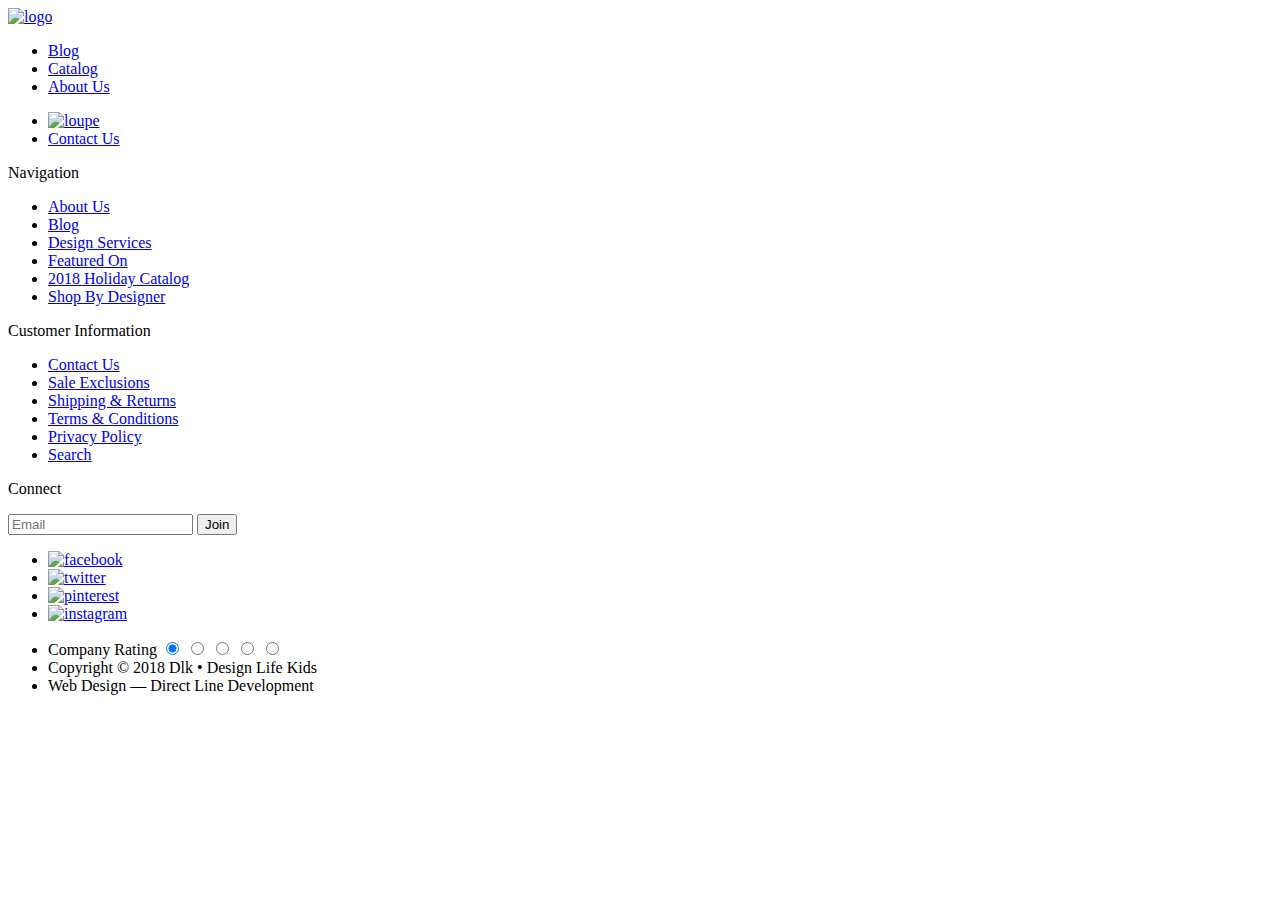
==== page/blog.html @ fb4cff75 "добавила страницы blog, catalog, contact, toys" ====
<!DOCTYPE html>
<html lang="en">
<head>
    <meta charset="UTF-8">
    <meta http-equiv="X-UA-Compatible" content="IE=edge">
    <meta name="viewport" content="width=device-width, initial-scale=1.0">
    <title>Blog</title>
</head>
<body>
    <header class="header">
        <a href="/index.html" class="header__link">
            <img src="./img/icon/logo.svg" alt="logo" class="header__logo">
        </a>
        <nav class="header__nav">
            <ul class="header__list">
                <li class="header__list-item">
                    <a href="/" class="header__list-item-link">Blog</a>
                </li>
                <li class="header__list-item">
                    <a href="./catalog.html" class="header__list-item-link">Catalog</a>
                </li>
                <li class="header__list-item">
                    <a href="#" class="header__list-item-link">About Us</a>
                </li>
            </ul>
        </nav>
        <ul class="header__list">
            <li class="header__list-item">
                <a href="#" class="header__list-item-link">
                    <img src="./img/icon/loupe.svg" alt="loupe" class="header__list-item-loupe">
                </a>
            </li>
            <li class="header__list-item">
                <a href="./contact.html" class="header__list-item-link">Contact Us</a>
            </li>
        </ul>
    </header>

    <footer class="footer">
        <div class="footer__navigation">
            <p class="footer__navigation-title">Navigation</p>
            <nav class="footer__navigation-nav">
                <ul class="footer__navigation-nav-list">
                    <li class="footer__navigation-nav-list-item">
                        <a href="#" class="footer__navigation-nav-list-item">About Us</a>
                    </li>
                    <li class="footer__navigation-nav-list-item">
                        <a href="#" class="footer__navigation-nav-list-item-link">Blog</a>
                    </li>
                    <li class="footer__navigation-nav-list-item">
                        <a href="#" class="footer__navigation-nav-list-item-link">Design Services</a>
                    </li>
                    <li class="footer__navigation-nav-list-item">
                        <a href="#" class="footer__navigation-nav-list-item-link">Featured On</a>
                    </li>
                    <li class="footer__navigation-nav-list-item">
                        <a href="#" class="footer__navigation-nav-list-item-link">2018 Holiday Catalog</a>
                    </li>
                    <li class="footer__navigation-nav-list-item">
                        <a href="#" class="footer__navigation-nav-list-item-link">Shop By Designer</a>
                    </li>
                </ul>
            </nav>
        </div>
        <div class="footer_information">
            <p class="footer_information-title">Customer Information</p>
            <nav class="footer_information-nav"> 
                <ul class="footer_information-nav-list">
                    <li class="footer_information-nav-list-item">
                        <a href="#" class="footer_information-nav-list-item-link">Contact Us</a>
                    </li>
                    <li class="footer_information-nav-list-item">
                        <a href="#" class="footer_information-nav-list-item-link">Sale Exclusions</a>
                    </li>
                    <li class="footer_information-nav-list-item">
                        <a href="#" class="footer_information-nav-list-item-link">Shipping & Returns</a>
                    </li>
                    <li class="footer_information-nav-list-item">
                        <a href="#" class="footer_information-nav-list-item-link">Terms & Conditions</a>
                    </li>
                    <li class="footer_information-nav-list-item">
                        <a href="#" class="footer_information-nav-list-item-link">Privacy Policy</a>
                    </li>
                    <li class="footer_information-nav-list-item">
                        <a href="#" class="footer_information-nav-list-item-link">Search</a>
                    </li>
                </ul>
            </nav>
        </div>
        <div class="footer__connect">
            <p class="footer__connect-title">Connect</p>
            <input type="text" name="text" placeholder="Email" class="footer__connect-input">
            <button class="footer__connect-button">Join</button>
            <ul class="footer__connect-list">
                <li class="footer__connect-list-item">
                    <a href="#" class="footer__connect-list-item-link">
                        <img src="./img/icon/facebook.svg" alt="facebook" class="footer__connect-list-item-link-img">
                    </a>
                </li>
                <li>
                    <a href="#" class="footer__connect-list-item-link">
                        <img src="./img/icon/twitter.svg" alt="twitter" class="footer__connect-list-item-link-img">
                    </a>
                </li>
                <li>
                    <a href="#" class="footer__connect-list-item-link">
                        <img src="./img/icon/pinterest.svg" alt="pinterest" class="footer__connect-list-item-link-img">
                    </a>
                </li>
                <li>
                    <a href="#" class="footer__connect-list-item-link">
                        <img src="./img/icon/instagram.svg" alt="instagram" class="footer__connect-list-item-link-img">
                    </a>
                </li>
            </ul>
        </div>
        <div class="footer__bottom">
            <ul class="footer__bottom-list">
                <li class="footer__bottom-list-item">
                    Company Rating 
                    <input type="radio" name="rating" value="1" checked class="footer__bottom-list-item-star">
                    <input type="radio" name="rating" value="1" class="footer__bottom-list-item-star">
                    <input type="radio" name="rating" value="1" class="footer__bottom-list-item-star">
                    <input type="radio" name="rating" value="1" class="footer__bottom-list-item-star">
                    <input type="radio" name="rating" value="1" class="footer__bottom-list-item-star">
                </li>
                <li class="footer__bottom-list-item">Copyright © 2018 Dlk • Design Life Kids</li>
                <li class="footer__bottom-list-item">Web Design — Direct Line Development</li>
            </ul>
        </div>
    </footer>
</body>
</html>
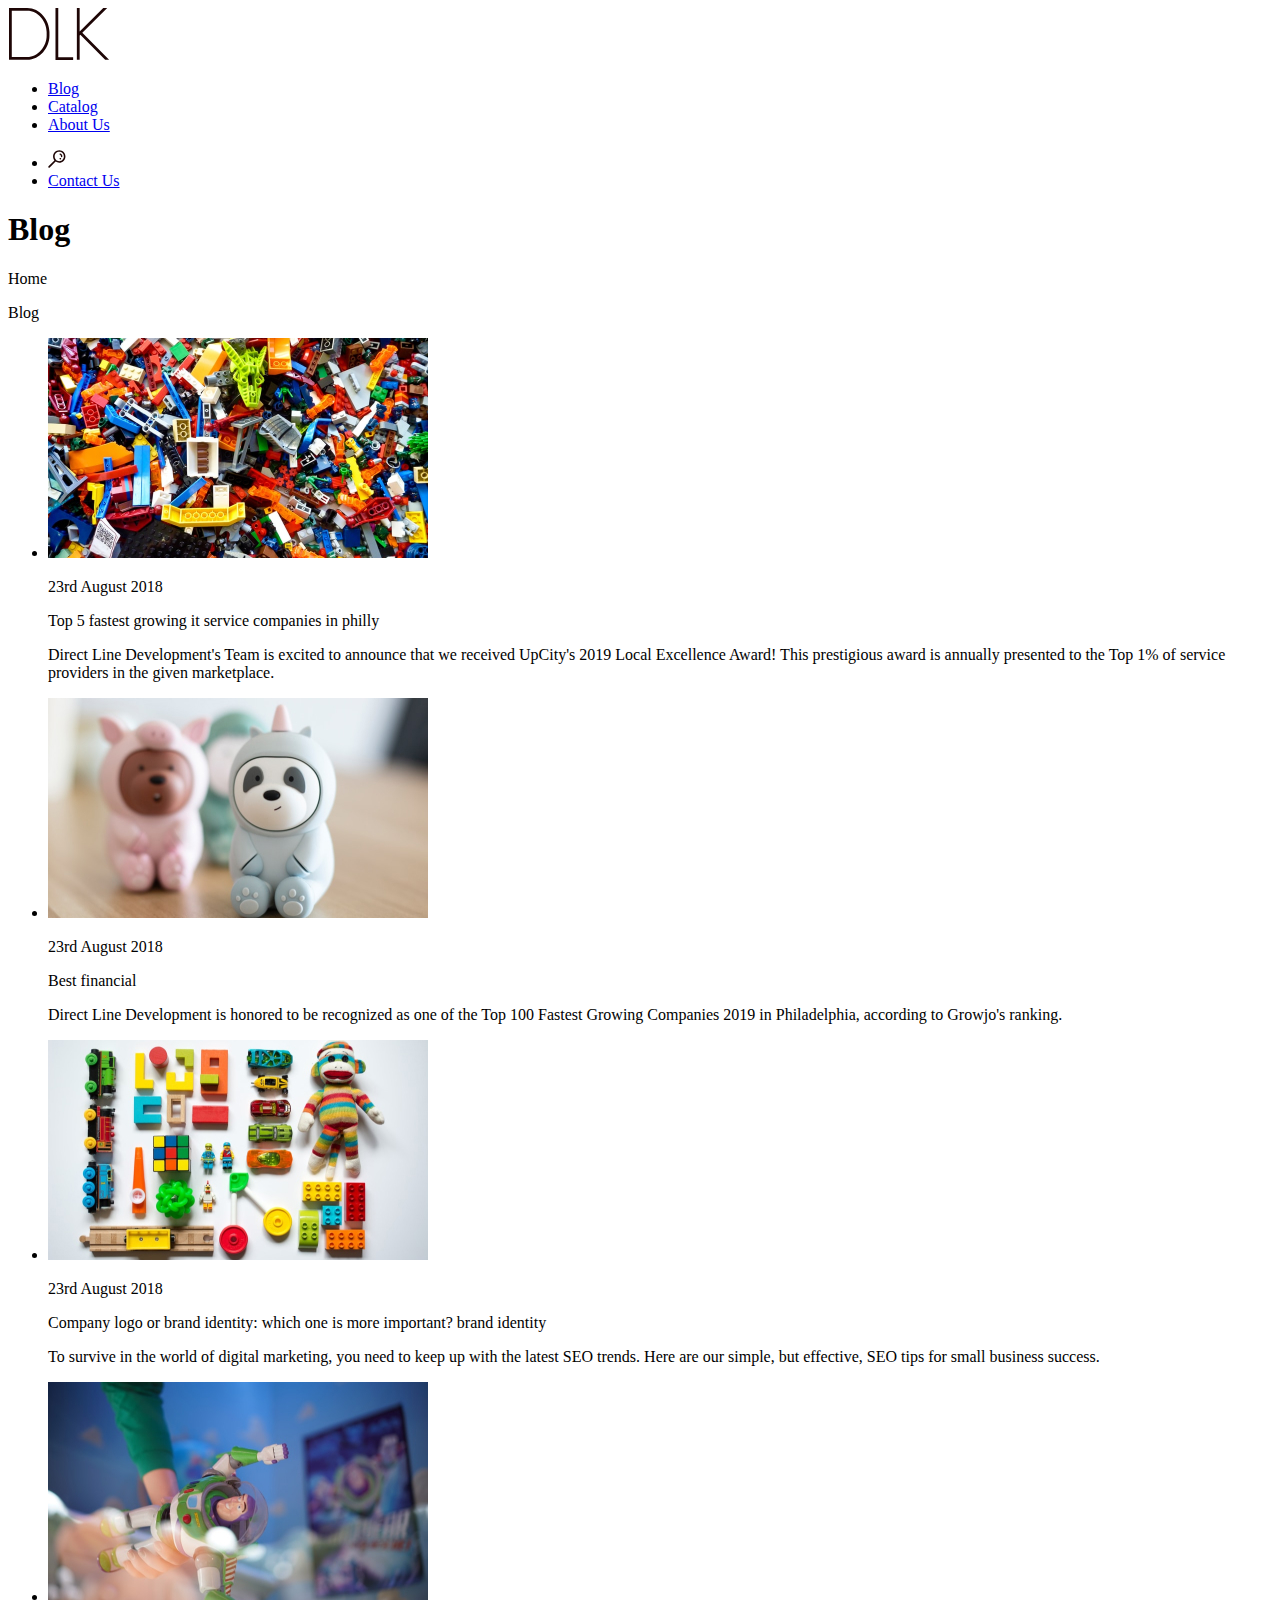
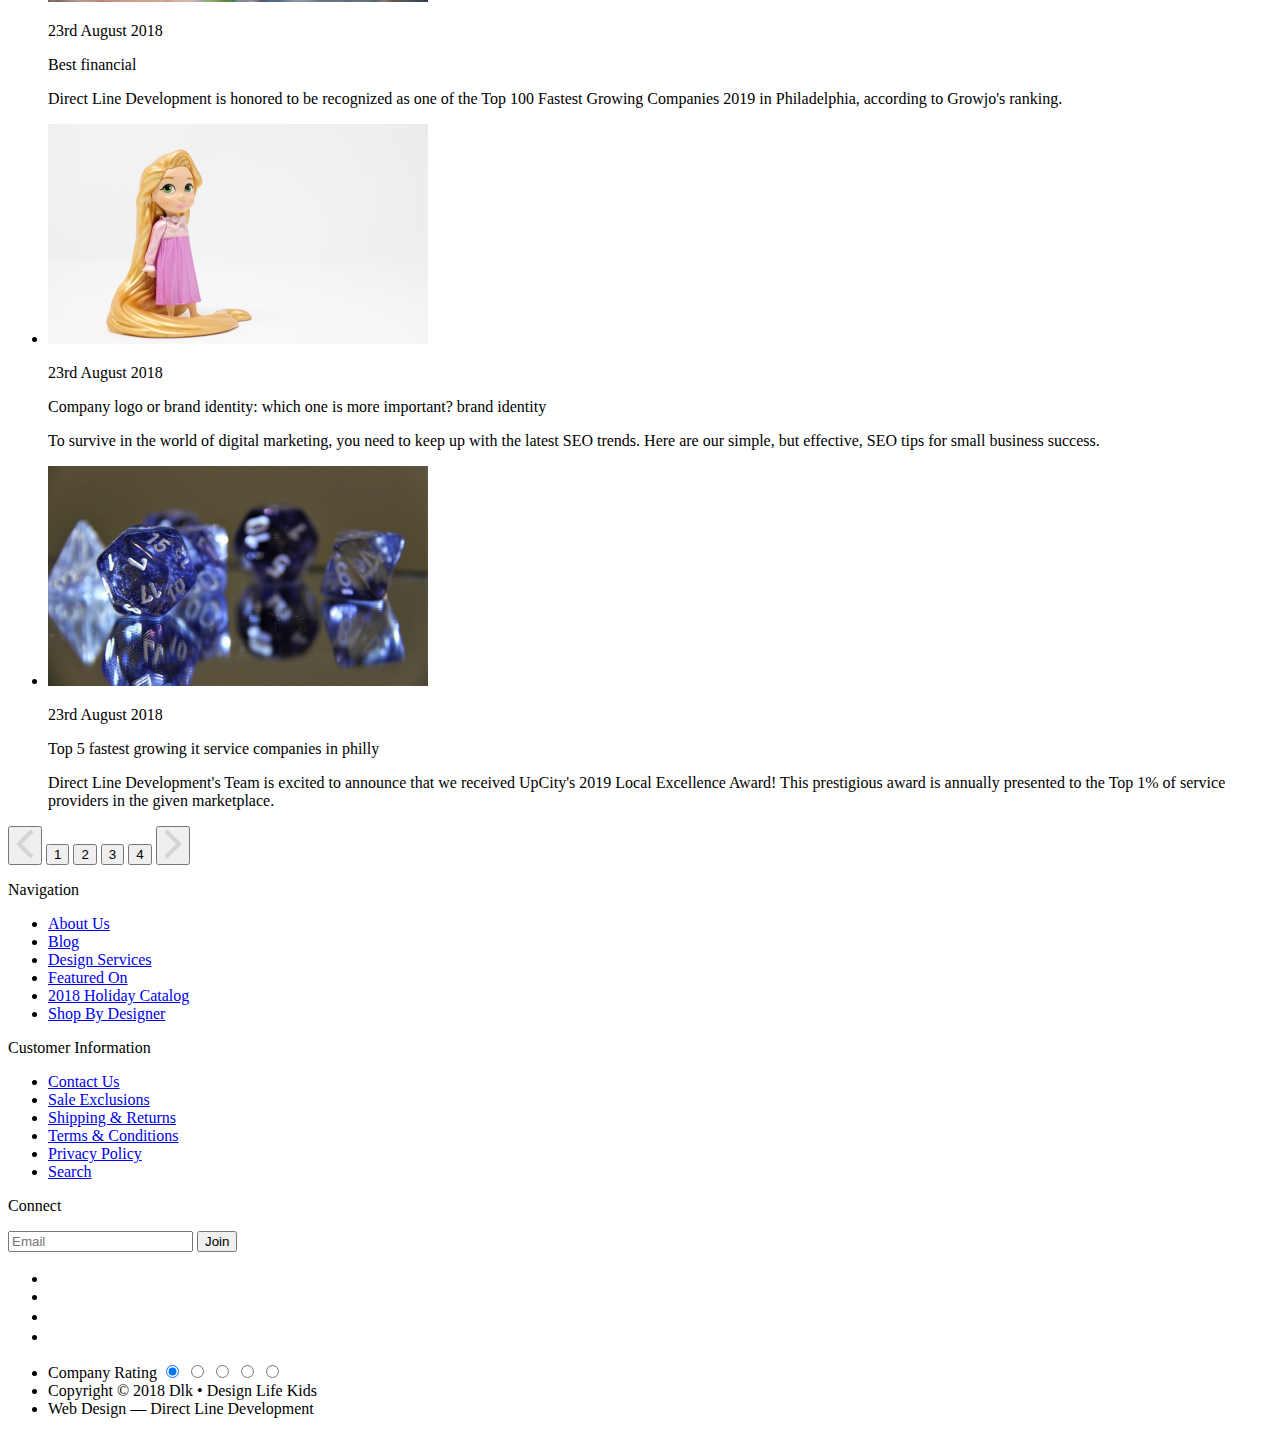
==== commit 7fe3c313: "разметила страницы blog, catalog, toys" ====
--- a/page/blog.html
+++ b/page/blog.html
@@ -9,7 +9,7 @@
 <body>
     <header class="header">
         <a href="/index.html" class="header__link">
-            <img src="./img/icon/logo.svg" alt="logo" class="header__logo">
+            <img src="/img/icon/logo.svg" alt="logo" class="header__logo">
         </a>
         <nav class="header__nav">
             <ul class="header__list">
@@ -27,7 +27,7 @@
         <ul class="header__list">
             <li class="header__list-item">
                 <a href="#" class="header__list-item-link">
-                    <img src="./img/icon/loupe.svg" alt="loupe" class="header__list-item-loupe">
+                    <img src="/img/icon/loupe.svg" alt="loupe" class="header__list-item-loupe">
                 </a>
             </li>
             <li class="header__list-item">
@@ -35,7 +35,67 @@
             </li>
         </ul>
     </header>
-
+    <main>
+        <section class="blog">
+            <h1 class="blog__title">Blog</h1>
+            <div class="blog__path">
+                <p class="blog__subtitle">Home</p>
+                <p class="blog__subtitle">Blog</p>
+            </div>
+            <div class="blog__catalog">
+                <ul class="blog__catalog-list">
+                    <li class="blog__catalog-list-item">
+                        <img src="/img/constructor.jpg" alt="constructor">
+                        <p>23rd August 2018</p>
+                        <p>Top 5 fastest growing it service companies in philly</p>
+                        <p>Direct Line Development's Team is excited to announce that we received UpCity's 2019 Local Excellence Award! This prestigious award is annually presented to the Top 1% of service providers in the given marketplace.</p>
+                    </li>
+                    <li class="blog__catalog-list-item">
+                        <img src="/img/bears.jpg" alt="bears">
+                        <p>23rd August 2018</p>
+                        <p>Best financial</p>
+                        <p>Direct Line Development is honored to be recognized as one of the Top 100 Fastest Growing Companies 2019 in Philadelphia, according to Growjo's ranking.</p>
+                    </li>
+                    <li class="blog__catalog-list-item">
+                        <img src="/img/details.jpg" alt="details">
+                        <p>23rd August 2018</p>
+                        <p>Company logo or brand identity: which one is more important? brand identity</p>
+                        <p>To survive in the world of digital marketing, you need to keep up with the latest SEO trends. Here are our simple, but effective, SEO tips for small business success.</p>
+                    </li>
+                    <li class="blog__catalog-list-item">
+                        <img src="/img/toy.jpg" alt="toy">
+                        <p>23rd August 2018</p>
+                        <p>Best financial</p>
+                        <p>Direct Line Development is honored to be recognized as one of the Top 100 Fastest Growing Companies 2019 in Philadelphia, according to Growjo's ranking.</p>
+                    </li>
+                    <li class="blog__catalog-list-item">
+                        <img src="/img/rapunzel.jpg" alt="rapunzel">
+                        <p>23rd August 2018</p>
+                        <p>Company logo or brand identity: which one is more important? brand identity</p>
+                        <p>To survive in the world of digital marketing, you need to keep up with the latest SEO trends. Here are our simple, but effective, SEO tips for small business success.</p>
+                    </li>
+                    <li class="blog__catalog-list-item">
+                        <img src="/img/figurines.jpg" alt="figurines">
+                        <p>23rd August 2018</p>
+                        <p>Top 5 fastest growing it service companies in philly</p>
+                        <p>Direct Line Development's Team is excited to announce that we received UpCity's 2019 Local Excellence Award! This prestigious award is annually presented to the Top 1% of service providers in the given marketplace.</p>
+                    </li>
+                </ul>
+            </div>
+            <div class="blog__pages">
+                <button class="blog__pages-btn">
+                    <img src="/img/icon/btn_left.svg" alt="left">
+                </button>
+                <button class="blog__pages-num">1</button>
+                <button class="blog__pages-num">2</button>
+                <button class="blog__pages-num">3</button>
+                <button class="blog__pages-num">4</button>
+                <button class="blog__pages-btn">
+                    <img src="/img/icon/btn_right.svg" alt="right">
+                </button>
+            </div>
+        </section>
+    </main>
     <footer class="footer">
         <div class="footer__navigation">
             <p class="footer__navigation-title">Navigation</p>
@@ -94,22 +154,22 @@
             <ul class="footer__connect-list">
                 <li class="footer__connect-list-item">
                     <a href="#" class="footer__connect-list-item-link">
-                        <img src="./img/icon/facebook.svg" alt="facebook" class="footer__connect-list-item-link-img">
+                        <img src="/img/icon/facebook.svg" alt="facebook" class="footer__connect-list-item-link-img">
                     </a>
                 </li>
                 <li>
                     <a href="#" class="footer__connect-list-item-link">
-                        <img src="./img/icon/twitter.svg" alt="twitter" class="footer__connect-list-item-link-img">
+                        <img src="/img/icon/twitter.svg" alt="twitter" class="footer__connect-list-item-link-img">
                     </a>
                 </li>
                 <li>
                     <a href="#" class="footer__connect-list-item-link">
-                        <img src="./img/icon/pinterest.svg" alt="pinterest" class="footer__connect-list-item-link-img">
+                        <img src="/img/icon/pinterest.svg" alt="pinterest" class="footer__connect-list-item-link-img">
                     </a>
                 </li>
                 <li>
                     <a href="#" class="footer__connect-list-item-link">
-                        <img src="./img/icon/instagram.svg" alt="instagram" class="footer__connect-list-item-link-img">
+                        <img src="/img/icon/instagram.svg" alt="instagram" class="footer__connect-list-item-link-img">
                     </a>
                 </li>
             </ul>
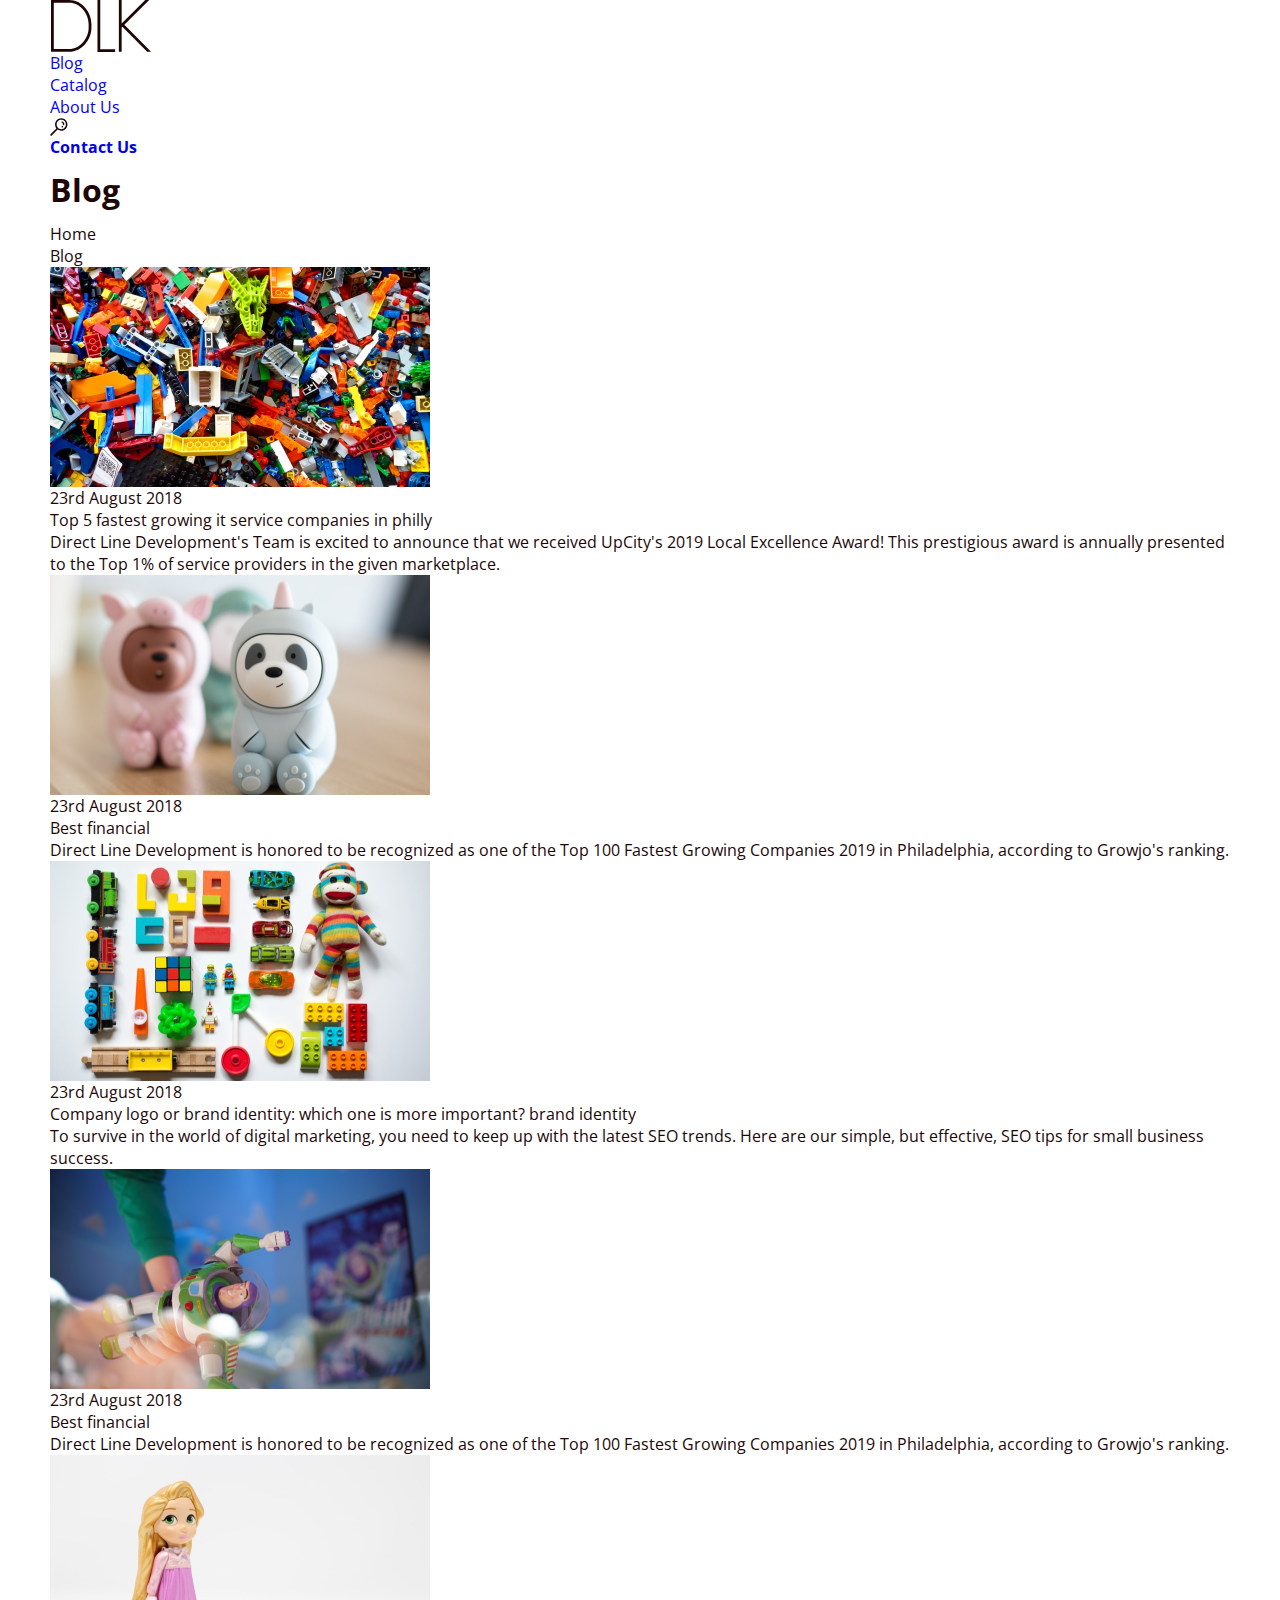
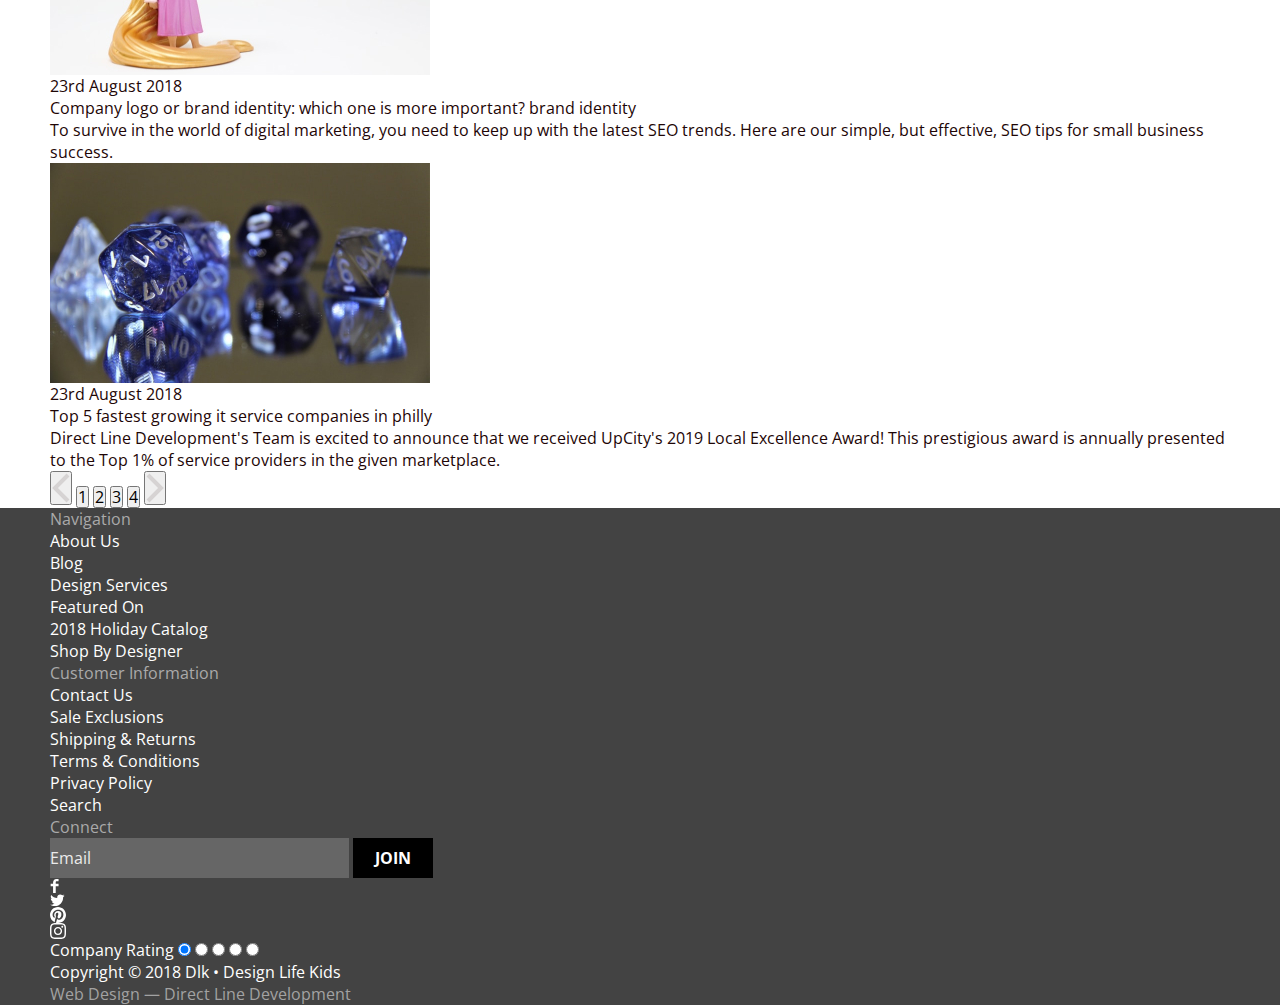
==== commit a33843d6: "подключение базовых стилей" ====
--- a/page/blog.html
+++ b/page/blog.html
@@ -4,15 +4,20 @@
     <meta charset="UTF-8">
     <meta http-equiv="X-UA-Compatible" content="IE=edge">
     <meta name="viewport" content="width=device-width, initial-scale=1.0">
+    <link rel="stylesheet" href="/style/normalize.css">
+    <link rel="stylesheet" href="/style/common.css">
+    <link rel="preconnect" href="https://fonts.googleapis.com">
+    <link rel="preconnect" href="https://fonts.gstatic.com" crossorigin>
+    <link href="https://fonts.googleapis.com/css2?family=Crimson+Text:wght@400;700&family=Montserrat:wght@700&family=Open+Sans:wght@400;700&display=swap" rel="stylesheet">
     <title>Blog</title>
 </head>
 <body>
-    <header class="header">
+    <header class="header container">
         <a href="/index.html" class="header__link">
             <img src="/img/icon/logo.svg" alt="logo" class="header__logo">
         </a>
         <nav class="header__nav">
-            <ul class="header__list">
+            <ul class="header__list undotted">
                 <li class="header__list-item">
                     <a href="/" class="header__list-item-link">Blog</a>
                 </li>
@@ -24,26 +29,26 @@
                 </li>
             </ul>
         </nav>
-        <ul class="header__list">
+        <ul class="header__list undotted">
             <li class="header__list-item">
                 <a href="#" class="header__list-item-link">
                     <img src="/img/icon/loupe.svg" alt="loupe" class="header__list-item-loupe">
                 </a>
             </li>
             <li class="header__list-item">
-                <a href="./contact.html" class="header__list-item-link">Contact Us</a>
+                <a href="./contact.html" class="header__list-item-link fatty">Contact Us</a>
             </li>
         </ul>
     </header>
     <main>
-        <section class="blog">
+        <section class="blog container">
             <h1 class="blog__title">Blog</h1>
             <div class="blog__path">
                 <p class="blog__subtitle">Home</p>
                 <p class="blog__subtitle">Blog</p>
             </div>
             <div class="blog__catalog">
-                <ul class="blog__catalog-list">
+                <ul class="blog__catalog-list undotted">
                     <li class="blog__catalog-list-item">
                         <img src="/img/constructor.jpg" alt="constructor">
                         <p>23rd August 2018</p>
@@ -97,12 +102,12 @@
         </section>
     </main>
     <footer class="footer">
-        <div class="footer__navigation">
+        <div class="footer__navigation container">
             <p class="footer__navigation-title">Navigation</p>
             <nav class="footer__navigation-nav">
-                <ul class="footer__navigation-nav-list">
+                <ul class="footer__navigation-nav-list undotted">
                     <li class="footer__navigation-nav-list-item">
-                        <a href="#" class="footer__navigation-nav-list-item">About Us</a>
+                        <a href="#" class="footer__navigation-nav-list-item-link">About Us</a>
                     </li>
                     <li class="footer__navigation-nav-list-item">
                         <a href="#" class="footer__navigation-nav-list-item-link">Blog</a>
@@ -122,10 +127,10 @@
                 </ul>
             </nav>
         </div>
-        <div class="footer_information">
+        <div class="footer_information container">
             <p class="footer_information-title">Customer Information</p>
             <nav class="footer_information-nav"> 
-                <ul class="footer_information-nav-list">
+                <ul class="footer_information-nav-list undotted">
                     <li class="footer_information-nav-list-item">
                         <a href="#" class="footer_information-nav-list-item-link">Contact Us</a>
                     </li>
@@ -147,11 +152,11 @@
                 </ul>
             </nav>
         </div>
-        <div class="footer__connect">
+        <div class="footer__connect container">
             <p class="footer__connect-title">Connect</p>
             <input type="text" name="text" placeholder="Email" class="footer__connect-input">
             <button class="footer__connect-button">Join</button>
-            <ul class="footer__connect-list">
+            <ul class="footer__connect-list undotted">
                 <li class="footer__connect-list-item">
                     <a href="#" class="footer__connect-list-item-link">
                         <img src="/img/icon/facebook.svg" alt="facebook" class="footer__connect-list-item-link-img">
@@ -174,8 +179,8 @@
                 </li>
             </ul>
         </div>
-        <div class="footer__bottom">
-            <ul class="footer__bottom-list">
+        <div class="footer__bottom container">
+            <ul class="footer__bottom-list undotted">
                 <li class="footer__bottom-list-item">
                     Company Rating 
                     <input type="radio" name="rating" value="1" checked class="footer__bottom-list-item-star">
@@ -185,7 +190,7 @@
                     <input type="radio" name="rating" value="1" class="footer__bottom-list-item-star">
                 </li>
                 <li class="footer__bottom-list-item">Copyright © 2018 Dlk • Design Life Kids</li>
-                <li class="footer__bottom-list-item">Web Design — Direct Line Development</li>
+                <li class="footer__bottom-list-item transparent">Web Design — Direct Line Development</li>
             </ul>
         </div>
     </footer>
--- a/style/common.css
+++ b/style/common.css
@@ -0,0 +1,98 @@
+* {
+    margin: 0;
+    padding: 0;
+}
+
+body {
+    font-family: 'Open Sans', sans-serif;;
+    font-style: normal;
+    font-size: 16px;
+    line-height: 22px;
+    color: #1E0606;
+}
+
+a {
+    list-style: none;
+    text-decoration: none;
+}
+
+img {
+    display: block;
+    max-width: 100%;
+}
+
+.container {
+    max-width: 1180px;
+    margin: 0 auto;
+}
+
+.undotted {
+    list-style-type: none;
+}
+
+/* стилизация header */
+
+.header__list-link {
+    font-family: 'Open Sans';
+    font-weight: 400;
+    font-size: 14px;
+    line-height: 19px;
+    text-transform: uppercase;
+}
+
+.fatty {
+    font-weight: 700;
+}
+
+/* стилизация footer */
+
+.footer {
+    background-color: #434343;
+}
+
+.footer__navigation-title, .footer_information-title, .footer__connect-title {
+    font-family: 'Open Sans';
+    font-weight: 400;
+    font-size: 16px;
+    line-height: 22px;
+    color: #AAAAAA;
+}
+
+.footer__navigation-nav-list-item-link, .footer_information-nav-list-item-link, .footer__bottom-list-item {
+    font-family: 'Open Sans';
+    font-weight: 400;
+    font-size: 16px;
+    line-height: 22px;
+    color: #FFFFFF;
+}
+
+.transparent {
+    color: #A2A2A2;
+}
+
+.footer__connect-input::placeholder {
+    font-family: 'Open Sans';
+    font-weight: 400;
+    font-size: 16px;
+    line-height: 22px;
+    color: #EBEBEB;
+}
+
+.footer__connect-input {
+    width: 299px;
+    height: 40px;
+    border: 0;
+    background-color: #666666;
+}
+
+.footer__connect-button {
+    padding: 9px 22px;
+    background: #000000;
+    font-family: 'Open Sans';
+    font-weight: 700;
+    font-size: 16px;
+    line-height: 22px;
+    text-transform: uppercase;
+    border: 0;
+    color: #FFFFFF;
+}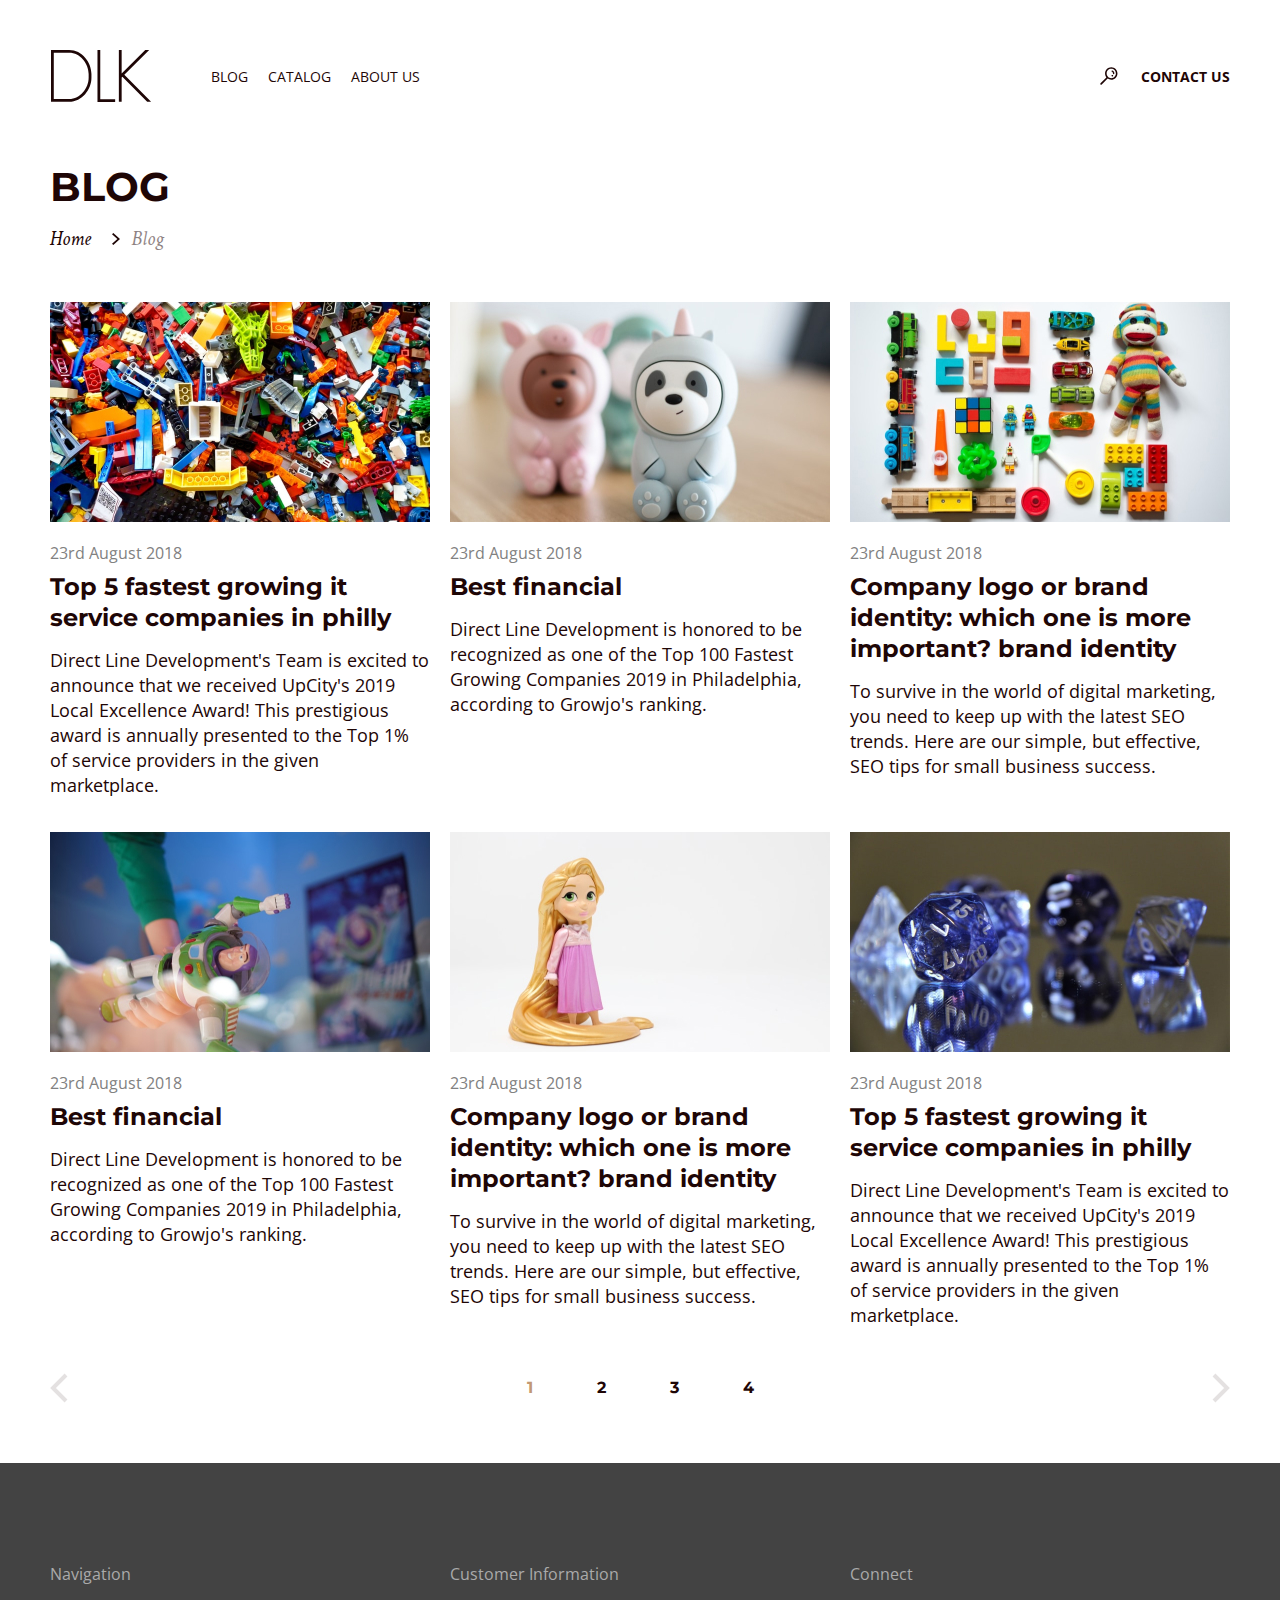
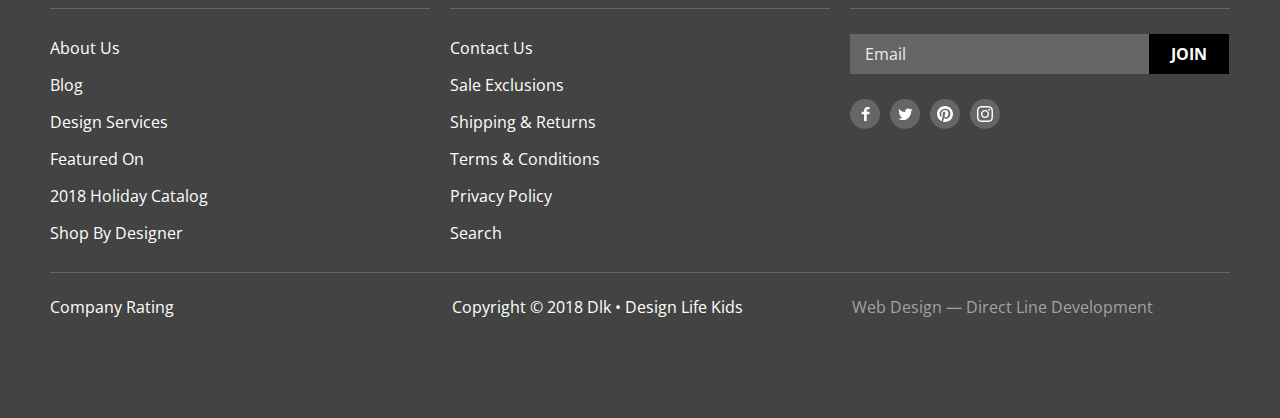
==== commit 3f19a249: "завершение страницы blog" ====
--- a/page/blog.html
+++ b/page/blog.html
@@ -6,6 +6,7 @@
     <meta name="viewport" content="width=device-width, initial-scale=1.0">
     <link rel="stylesheet" href="/style/normalize.css">
     <link rel="stylesheet" href="/style/common.css">
+    <link rel="stylesheet" href="/style/blog.css">
     <link rel="preconnect" href="https://fonts.googleapis.com">
     <link rel="preconnect" href="https://fonts.gstatic.com" crossorigin>
     <link href="https://fonts.googleapis.com/css2?family=Crimson+Text:wght@400;700&family=Montserrat:wght@700&family=Open+Sans:wght@400;700&display=swap" rel="stylesheet">
@@ -16,27 +17,27 @@
         <a href="/index.html" class="header__link">
             <img src="/img/icon/logo.svg" alt="logo" class="header__logo">
         </a>
-        <nav class="header__nav">
+        <nav class="header__nav right">
             <ul class="header__list undotted">
                 <li class="header__list-item">
-                    <a href="/" class="header__list-item-link">Blog</a>
+                    <a href="/" class="header__list-link">Blog</a>
                 </li>
                 <li class="header__list-item">
-                    <a href="./catalog.html" class="header__list-item-link">Catalog</a>
+                    <a href="./catalog.html" class="header__list-link">Catalog</a>
                 </li>
                 <li class="header__list-item">
-                    <a href="#" class="header__list-item-link">About Us</a>
+                    <a href="#" class="header__list-link">About Us</a>
                 </li>
             </ul>
         </nav>
         <ul class="header__list undotted">
             <li class="header__list-item">
-                <a href="#" class="header__list-item-link">
-                    <img src="/img/icon/loupe.svg" alt="loupe" class="header__list-item-loupe">
+                <a href="#" class="header__list-link">
+                    <img src="/img/icon/loupe.svg" alt="loupe" class="header__list-loupe">
                 </a>
             </li>
             <li class="header__list-item">
-                <a href="./contact.html" class="header__list-item-link fatty">Contact Us</a>
+                <a href="./contact.html" class="header__list-link fatty">Contact Us</a>
             </li>
         </ul>
     </header>
@@ -44,152 +45,163 @@
         <section class="blog container">
             <h1 class="blog__title">Blog</h1>
             <div class="blog__path">
-                <p class="blog__subtitle">Home</p>
-                <p class="blog__subtitle">Blog</p>
+                <p class="blog__subtitle blog__vector">Home</p>
+                <p class="blog__subtitle blog__active">Blog</p>
             </div>
             <div class="blog__catalog">
                 <ul class="blog__catalog-list undotted">
                     <li class="blog__catalog-list-item">
-                        <img src="/img/constructor.jpg" alt="constructor">
-                        <p>23rd August 2018</p>
-                        <p>Top 5 fastest growing it service companies in philly</p>
-                        <p>Direct Line Development's Team is excited to announce that we received UpCity's 2019 Local Excellence Award! This prestigious award is annually presented to the Top 1% of service providers in the given marketplace.</p>
-                    </li>
-                    <li class="blog__catalog-list-item">
-                        <img src="/img/bears.jpg" alt="bears">
-                        <p>23rd August 2018</p>
-                        <p>Best financial</p>
-                        <p>Direct Line Development is honored to be recognized as one of the Top 100 Fastest Growing Companies 2019 in Philadelphia, according to Growjo's ranking.</p>
-                    </li>
-                    <li class="blog__catalog-list-item">
-                        <img src="/img/details.jpg" alt="details">
-                        <p>23rd August 2018</p>
-                        <p>Company logo or brand identity: which one is more important? brand identity</p>
-                        <p>To survive in the world of digital marketing, you need to keep up with the latest SEO trends. Here are our simple, but effective, SEO tips for small business success.</p>
-                    </li>
-                    <li class="blog__catalog-list-item">
-                        <img src="/img/toy.jpg" alt="toy">
-                        <p>23rd August 2018</p>
-                        <p>Best financial</p>
-                        <p>Direct Line Development is honored to be recognized as one of the Top 100 Fastest Growing Companies 2019 in Philadelphia, according to Growjo's ranking.</p>
-                    </li>
-                    <li class="blog__catalog-list-item">
-                        <img src="/img/rapunzel.jpg" alt="rapunzel">
-                        <p>23rd August 2018</p>
-                        <p>Company logo or brand identity: which one is more important? brand identity</p>
-                        <p>To survive in the world of digital marketing, you need to keep up with the latest SEO trends. Here are our simple, but effective, SEO tips for small business success.</p>
-                    </li>
-                    <li class="blog__catalog-list-item">
-                        <img src="/img/figurines.jpg" alt="figurines">
-                        <p>23rd August 2018</p>
-                        <p>Top 5 fastest growing it service companies in philly</p>
-                        <p>Direct Line Development's Team is excited to announce that we received UpCity's 2019 Local Excellence Award! This prestigious award is annually presented to the Top 1% of service providers in the given marketplace.</p>
+                        <img src="/img/constructor.jpg" alt="constructor" class="blog__catalog-img">
+                        <p class="blog__catalog-date">23rd August 2018</p>
+                        <p class="blog__catalog-title">Top 5 fastest growing it service companies in philly</p>
+                        <p class="blog__catalog-subtitle">Direct Line Development's Team is excited to announce that we received UpCity's 2019 Local Excellence Award! This prestigious award is annually presented to the Top 1% of service providers in the given marketplace.</p>
+                    </li>
+                    <li class="blog__catalog-list-item">
+                        <img src="/img/bears.jpg" alt="bears" class="blog__catalog-img">
+                        <p class="blog__catalog-date">23rd August 2018</p>
+                        <p class="blog__catalog-title">Best financial</p>
+                        <p class="blog__catalog-subtitle">Direct Line Development is honored to be recognized as one of the Top 100 Fastest Growing Companies 2019 in Philadelphia, according to Growjo's ranking.</p>
+                    </li>
+                    <li class="blog__catalog-list-item">
+                        <img src="/img/details.jpg" alt="details" class="blog__catalog-img">
+                        <p class="blog__catalog-date">23rd August 2018</p>
+                        <p class="blog__catalog-title">Company logo or brand identity: which one is more important? brand identity</p>
+                        <p class="blog__catalog-subtitle">To survive in the world of digital marketing, you need to keep up with the latest SEO trends. Here are our simple, but effective, SEO tips for small business success.</p>
+                    </li>
+                    <li class="blog__catalog-list-item">
+                        <img src="/img/toy.jpg" alt="toy" class="blog__catalog-img">
+                        <p class="blog__catalog-date">23rd August 2018</p>
+                        <p class="blog__catalog-title">Best financial</p>
+                        <p class="blog__catalog-subtitle">Direct Line Development is honored to be recognized as one of the Top 100 Fastest Growing Companies 2019 in Philadelphia, according to Growjo's ranking.</p>
+                    </li>
+                    <li class="blog__catalog-list-item">
+                        <img src="/img/rapunzel.jpg" alt="rapunzel" class="blog__catalog-img">
+                        <p class="blog__catalog-date">23rd August 2018</p>
+                        <p class="blog__catalog-title">Company logo or brand identity: which one is more important? brand identity</p>
+                        <p class="blog__catalog-subtitle">To survive in the world of digital marketing, you need to keep up with the latest SEO trends. Here are our simple, but effective, SEO tips for small business success.</p>
+                    </li>
+                    <li class="blog__catalog-list-item">
+                        <img src="/img/figurines.jpg" alt="figurines" class="blog__catalog-img">
+                        <p class="blog__catalog-date">23rd August 2018</p>
+                        <p class="blog__catalog-title">Top 5 fastest growing it service companies in philly</p>
+                        <p class="blog__catalog-subtitle">Direct Line Development's Team is excited to announce that we received UpCity's 2019 Local Excellence Award! This prestigious award is annually presented to the Top 1% of service providers in the given marketplace.</p>
                     </li>
                 </ul>
             </div>
             <div class="blog__pages">
-                <button class="blog__pages-btn">
-                    <img src="/img/icon/btn_left.svg" alt="left">
-                </button>
-                <button class="blog__pages-num">1</button>
-                <button class="blog__pages-num">2</button>
-                <button class="blog__pages-num">3</button>
-                <button class="blog__pages-num">4</button>
-                <button class="blog__pages-btn">
-                    <img src="/img/icon/btn_right.svg" alt="right">
-                </button>
+                <button class="blog__pages-btn-left"></button>
+                <div class="blog__pages-numbers">
+                    <button class="blog__pages-num num-active">1</button>
+                    <button class="blog__pages-num">2</button>
+                    <button class="blog__pages-num">3</button>
+                    <button class="blog__pages-num">4</button>
+                </div>
+                <button class="blog__pages-btn-right"></button>
             </div>
         </section>
     </main>
     <footer class="footer">
-        <div class="footer__navigation container">
-            <p class="footer__navigation-title">Navigation</p>
-            <nav class="footer__navigation-nav">
-                <ul class="footer__navigation-nav-list undotted">
-                    <li class="footer__navigation-nav-list-item">
-                        <a href="#" class="footer__navigation-nav-list-item-link">About Us</a>
-                    </li>
-                    <li class="footer__navigation-nav-list-item">
-                        <a href="#" class="footer__navigation-nav-list-item-link">Blog</a>
-                    </li>
-                    <li class="footer__navigation-nav-list-item">
-                        <a href="#" class="footer__navigation-nav-list-item-link">Design Services</a>
-                    </li>
-                    <li class="footer__navigation-nav-list-item">
-                        <a href="#" class="footer__navigation-nav-list-item-link">Featured On</a>
-                    </li>
-                    <li class="footer__navigation-nav-list-item">
-                        <a href="#" class="footer__navigation-nav-list-item-link">2018 Holiday Catalog</a>
-                    </li>
-                    <li class="footer__navigation-nav-list-item">
-                        <a href="#" class="footer__navigation-nav-list-item-link">Shop By Designer</a>
+        <div class="footer__wrapper container">
+            <div class="footer__navigation">
+                <p class="footer__navigation-title border">Navigation</p>
+                <nav class="footer__navigation-nav">
+                    <ul class="footer__navigation-nav-list undotted">
+                        <li class="footer__navigation-nav-list-item">
+                            <a href="#" class="footer__navigation-nav-list-item-link">About Us</a>
+                        </li>
+                        <li class="footer__navigation-nav-list-item">
+                            <a href="#" class="footer__navigation-nav-list-item-link">Blog</a>
+                        </li>
+                        <li class="footer__navigation-nav-list-item">
+                            <a href="#" class="footer__navigation-nav-list-item-link">Design Services</a>
+                        </li>
+                        <li class="footer__navigation-nav-list-item">
+                            <a href="#" class="footer__navigation-nav-list-item-link">Featured On</a>
+                        </li>
+                        <li class="footer__navigation-nav-list-item">
+                            <a href="#" class="footer__navigation-nav-list-item-link">2018 Holiday Catalog</a>
+                        </li>
+                        <li class="footer__navigation-nav-list-item">
+                            <a href="#" class="footer__navigation-nav-list-item-link">Shop By Designer</a>
+                        </li>
+                    </ul>
+                </nav>
+            </div>
+            <div class="footer_information">
+                <p class="footer_information-title border">Customer Information</p>
+                <nav class="footer_information-nav"> 
+                    <ul class="footer_information-nav-list undotted">
+                        <li class="footer_information-nav-list-item">
+                            <a href="#" class="footer_information-nav-list-item-link">Contact Us</a>
+                        </li>
+                        <li class="footer_information-nav-list-item">
+                            <a href="#" class="footer_information-nav-list-item-link">Sale Exclusions</a>
+                        </li>
+                        <li class="footer_information-nav-list-item">
+                            <a href="#" class="footer_information-nav-list-item-link">Shipping & Returns</a>
+                        </li>
+                        <li class="footer_information-nav-list-item">
+                            <a href="#" class="footer_information-nav-list-item-link">Terms & Conditions</a>
+                        </li>
+                        <li class="footer_information-nav-list-item">
+                            <a href="#" class="footer_information-nav-list-item-link">Privacy Policy</a>
+                        </li>
+                        <li class="footer_information-nav-list-item">
+                            <a href="#" class="footer_information-nav-list-item-link">Search</a>
+                        </li>
+                    </ul>
+                </nav>
+            </div>
+            <div class="footer__connect">
+                <p class="footer__connect-title footer__connect-border">Connect</p>
+                <div class="footer__connect-email">
+                    <input type="text" name="text" placeholder="Email" class="footer__connect-input">
+                    <button class="footer__connect-button">Join</button>
+                </div>
+                <ul class="footer__connect-list undotted">
+                    <li class="footer__connect-list-item">
+                        <a href="#" class="footer__connect-list-item-link">
+                            <img src="/img/icon/facebook.svg" alt="facebook" class="footer__connect-list-item-link-img">
+                        </a>
+                    </li>
+                    <li class="footer__connect-list-item"> 
+                        <a href="#" class="footer__connect-list-item-link">
+                            <img src="/img/icon/twitter.svg" alt="twitter" class="footer__connect-list-item-link-img">
+                        </a>
+                    </li>
+                    <li class="footer__connect-list-item">
+                        <a href="#" class="footer__connect-list-item-link">
+                            <img src="/img/icon/pinterest.svg" alt="pinterest" class="footer__connect-list-item-link-img">
+                        </a>
+                    </li>
+                    <li class="footer__connect-list-item">
+                        <a href="#" class="footer__connect-list-item-link">
+                            <img src="/img/icon/instagram.svg" alt="instagram" class="footer__connect-list-item-link-img">
+                        </a>
                     </li>
                 </ul>
-            </nav>
-        </div>
-        <div class="footer_information container">
-            <p class="footer_information-title">Customer Information</p>
-            <nav class="footer_information-nav"> 
-                <ul class="footer_information-nav-list undotted">
-                    <li class="footer_information-nav-list-item">
-                        <a href="#" class="footer_information-nav-list-item-link">Contact Us</a>
-                    </li>
-                    <li class="footer_information-nav-list-item">
-                        <a href="#" class="footer_information-nav-list-item-link">Sale Exclusions</a>
-                    </li>
-                    <li class="footer_information-nav-list-item">
-                        <a href="#" class="footer_information-nav-list-item-link">Shipping & Returns</a>
-                    </li>
-                    <li class="footer_information-nav-list-item">
-                        <a href="#" class="footer_information-nav-list-item-link">Terms & Conditions</a>
-                    </li>
-                    <li class="footer_information-nav-list-item">
-                        <a href="#" class="footer_information-nav-list-item-link">Privacy Policy</a>
-                    </li>
-                    <li class="footer_information-nav-list-item">
-                        <a href="#" class="footer_information-nav-list-item-link">Search</a>
-                    </li>
-                </ul>
-            </nav>
-        </div>
-        <div class="footer__connect container">
-            <p class="footer__connect-title">Connect</p>
-            <input type="text" name="text" placeholder="Email" class="footer__connect-input">
-            <button class="footer__connect-button">Join</button>
-            <ul class="footer__connect-list undotted">
-                <li class="footer__connect-list-item">
-                    <a href="#" class="footer__connect-list-item-link">
-                        <img src="/img/icon/facebook.svg" alt="facebook" class="footer__connect-list-item-link-img">
-                    </a>
-                </li>
-                <li>
-                    <a href="#" class="footer__connect-list-item-link">
-                        <img src="/img/icon/twitter.svg" alt="twitter" class="footer__connect-list-item-link-img">
-                    </a>
-                </li>
-                <li>
-                    <a href="#" class="footer__connect-list-item-link">
-                        <img src="/img/icon/pinterest.svg" alt="pinterest" class="footer__connect-list-item-link-img">
-                    </a>
-                </li>
-                <li>
-                    <a href="#" class="footer__connect-list-item-link">
-                        <img src="/img/icon/instagram.svg" alt="instagram" class="footer__connect-list-item-link-img">
-                    </a>
-                </li>
-            </ul>
+            </div>
         </div>
         <div class="footer__bottom container">
             <ul class="footer__bottom-list undotted">
-                <li class="footer__bottom-list-item">
-                    Company Rating 
-                    <input type="radio" name="rating" value="1" checked class="footer__bottom-list-item-star">
-                    <input type="radio" name="rating" value="1" class="footer__bottom-list-item-star">
-                    <input type="radio" name="rating" value="1" class="footer__bottom-list-item-star">
-                    <input type="radio" name="rating" value="1" class="footer__bottom-list-item-star">
-                    <input type="radio" name="rating" value="1" class="footer__bottom-list-item-star">
-                </li>
-                <li class="footer__bottom-list-item">Copyright © 2018 Dlk • Design Life Kids</li>
+                <li class="footer__bottom-list-item footer__bottom-rating">
+                    <fieldset class="footer__bottom-list-rating">
+                        Company Rating
+                        <div class="footer__bottom-rating-area">
+                            <input type="radio" id="star-5" name="rating" value="5">
+                            <label for="star-5" title="grade «5»"></label>	
+                            <input type="radio" id="star-4" name="rating" value="4">
+                            <label for="star-4" title="grade «4»"></label>    
+                            <input type="radio" id="star-3" name="rating" value="3">
+                            <label for="star-3" title="grade «3»"></label>  
+                            <input type="radio" id="star-2" name="rating" value="2">
+                            <label for="star-2" title="grade «2»"></label>    
+                            <input type="radio" id="star-1" name="rating" value="1">
+                            <label for="star-1" title="grade «1»"></label>
+                        </div>
+                    </fieldset>
+                </li>
+                <li class="footer__bottom-list-item footer__bottom-copyright">Copyright © 2018 Dlk • Design Life Kids</li>
                 <li class="footer__bottom-list-item transparent">Web Design — Direct Line Development</li>
             </ul>
         </div>
--- a/style/common.css
+++ b/style/common.css
@@ -32,25 +32,79 @@
 
 /* стилизация header */
 
+.header {
+    margin-top: 50px;
+    display: flex;
+    align-items: center;
+}
+
+.header__logo {
+    margin-right: 59px;
+}
+
+.right {
+    margin-right: auto;
+}
+
+.header__list {
+    display: flex;
+    align-items: center;
+}
+
+.header__list-item {
+    display: flex;
+    align-items: center;
+}
+
 .header__list-link {
     font-family: 'Open Sans';
     font-weight: 400;
     font-size: 14px;
     line-height: 19px;
     text-transform: uppercase;
+    color: #1E0606;
+    margin-right: 20px;
+}
+
+.header__list-loupe {
+    margin-right: 3px;
 }
 
 .fatty {
+    margin-right: 0;
     font-weight: 700;
+    color: #1E0606;
+}
+
+.header__logo:hover, .header__list-link:hover,
+.header__list-loupe:hover {
+    opacity: 0.5;
+}
+
+.header__logo:active, .header__list-link:active,
+.header__list-loupe:active {
+    opacity: 0.7;
 }
 
 /* стилизация footer */
 
 .footer {
+    padding-top: 100px;
+    padding-bottom: 100px;
     background-color: #434343;
 }
 
-.footer__navigation-title, .footer_information-title, .footer__connect-title {
+.footer__wrapper {
+    display: flex;
+}
+
+.footer__navigation, .footer_information {
+    margin-right: 20px;
+}
+
+.footer__navigation-title, 
+.footer_information-title, 
+.footer__connect-title {
     font-family: 'Open Sans';
     font-weight: 400;
     font-size: 16px;
@@ -58,18 +112,54 @@
     color: #AAAAAA;
 }
 
-.footer__navigation-nav-list-item-link, .footer_information-nav-list-item-link, .footer__bottom-list-item {
+.border {
+    border-bottom: 1px solid #666666;
+    padding-bottom: 23px;
+    margin-bottom: 28px;
+    width: 380px;
+}
+
+.footer__connect-border {
+    border-bottom: 1px solid #666666;
+    padding-bottom: 23px;
+    margin-bottom: 25px;
+    width: 380px;
+}
+
+.footer__navigation-nav-list-item-link, 
+.footer_information-nav-list-item-link, 
+.footer__bottom-list-item {
     font-family: 'Open Sans';
     font-weight: 400;
     font-size: 16px;
     line-height: 22px;
     color: #FFFFFF;
+    cursor: pointer;
+}
+
+.footer__navigation-nav-list-item-link:hover,
+.footer_information-nav-list-item-link:hover {
+    opacity: 0.5;
+}
+
+.footer__navigation-nav-list-item, 
+.footer_information-nav-list-item {
+   margin-bottom: 15px;
 }
 
 .transparent {
     color: #A2A2A2;
 }
 
+.transparent:hover {
+    color: #FFFFFF;
+}
+
+.footer__connect-email {
+    display: flex;
+    margin-bottom: 25px;
+}
+
 .footer__connect-input::placeholder {
     font-family: 'Open Sans';
     font-weight: 400;
@@ -79,10 +169,20 @@
 }
 
 .footer__connect-input {
-    width: 299px;
+    width: 284px;
     height: 40px;
     border: 0;
     background-color: #666666;
+    padding-left: 15px;
+    cursor: pointer;
+}
+
+.footer__connect-input:hover,
+.footer__connect-input:active {
+    width: 283px;
+    height: 38px;
+    border: 1px solid #FFFDFD;
+    border-right: none;
 }
 
 .footer__connect-button {
@@ -95,4 +195,103 @@
     text-transform: uppercase;
     border: 0;
     color: #FFFFFF;
-}+    cursor: pointer;
+}
+
+.footer__connect-button:hover {
+    background: #C29974;
+}
+
+.footer__connect-button:active {
+    background: #CFAF91;
+}
+
+.footer__connect-list {
+    display: flex;
+}
+
+.footer__connect-list-item {
+    width: 30px;
+    height: 30px;
+    border-radius: 50%;
+    background: #666666;
+    margin-right: 10px;
+    display: flex;
+    align-items: center;
+    justify-content: center;
+    cursor: pointer;
+}
+
+.footer__connect-list-item:hover {
+    opacity: 0.5;
+}
+
+.footer__bottom {
+    border-top: 1px solid #666666;
+    padding-top: 23px;
+    margin-top: 13px;
+}
+
+.footer__bottom-list {
+    display: flex;
+}
+
+.footer__bottom-rating {
+    margin-right: 150px;
+}
+
+.footer__bottom-list-rating {
+    margin: 0;
+    padding: 0;
+    border: none;  
+    display: flex;
+}
+
+.footer__bottom-list-rating:hover,
+.footer__bottom-list-rating:active {
+    color: #C29974;
+}
+
+.footer__bottom-rating-area {
+	overflow: hidden;
+	width: 100px;
+    height: 17px;
+    margin-left: 28px;
+}
+
+.footer__bottom-rating-area:not(:checked) > input {
+	display: none;
+}
+
+.footer__bottom-rating-area:not(:checked) > label {
+	float: right;
+	width: 17px;
+    margin-right: 3px;
+	cursor: pointer;
+}
+
+.footer__bottom-rating-area:not(:checked) > label:before {
+	content: url(/img/icon/star.svg);
+}
+
+.footer__bottom-rating-area > input:checked ~ label {
+	content: url(/img/icon/cleek_star.svg);
+}
+
+.footer__bottom-rating-area:not(:checked) > label:hover,
+.footer__bottom-rating-area:not(:checked) > label:hover ~ label {
+	content: url(/img/icon/guidance_star.svg);
+}
+
+.footer__bottom-rating-area > input:checked + label:hover,
+.footer__bottom-rating-area > input:checked + label:hover ~ label,
+.footer__bottom-rating-area > input:checked ~ label:hover,
+.footer__bottom-rating-area > input:checked ~ label:hover ~ label,
+.footer__bottom-rating-area > label:hover ~ input:checked ~ label {
+	content: url(/img/icon/guidance_star.svg);
+}
+
+.footer__bottom-copyright {
+    margin-right: 109px;
+}
+
--- a/style/blog.css
+++ b/style/blog.css
@@ -0,0 +1,164 @@
+.blog {
+    margin-top: 60px;
+}
+
+.blog__title {
+    font-family: 'Montserrat';
+    font-weight: 700;
+    font-size: 40px;
+    line-height: 49px;
+    text-transform: uppercase;
+    color: #1E0606;
+    margin-bottom: 15px;
+}
+
+.blog__path {
+    display: flex;
+    gap: 40px;
+    position: relative;
+    margin-bottom: 50px;
+}
+
+.blog__subtitle {
+    font-family: 'Crimson Text';
+    font-style: italic;
+    font-weight: 400;
+    font-size: 20px;
+    line-height: 26px;
+    color: #1E0606;
+    cursor: pointer;
+}
+
+.blog__vector::after {
+    content: url(/img/icon/vector.svg);
+    position: absolute;
+    left: 62px;
+}
+
+.blog__active {
+    opacity: 0.5;
+}
+
+.blog__catalog {
+    margin-bottom: 45px;
+}
+
+.blog__catalog-list {
+    display: flex;
+    flex-wrap: wrap;
+    row-gap: 34px;
+    column-gap: 20px;
+}
+
+.blog__catalog-list-item {
+    max-width: 380px;
+}
+
+.blog__catalog-img {
+    margin-bottom: 20px;
+    cursor: pointer;
+}
+
+.blog__catalog-date {
+    font-family: 'Open Sans';
+    font-weight: 400;
+    font-size: 16px;
+    line-height: 22px;
+    color: #818181;
+    margin-bottom: 7px;
+}
+
+.blog__catalog-title {
+    font-family: 'Montserrat';
+    font-weight: 700;
+    font-size: 24px;
+    line-height: 31px;
+    color: #1E0606;
+    margin-bottom: 15px;
+    cursor: pointer;
+}
+
+.blog__catalog-title:hover, 
+.blog__catalog-title:active {
+    text-decoration-line: underline;
+}
+
+.blog__catalog-subtitle {
+    font-family: 'Open Sans';
+    font-weight: 400;
+    font-size: 18px;
+    line-height: 25px;
+    color: #1E0606;
+}
+
+.blog__pages {
+    display: flex;
+    justify-content: space-between;
+    margin-bottom: 60px;
+}
+
+.blog__pages-btn-left {
+    background-image: url(/img/icon/arrow_inaction.svg);
+    border: 0;
+    width: 18px;
+    height: 30px;
+    background-color: transparent;
+    cursor: pointer;
+    transform: rotate(180deg);
+    background-repeat: no-repeat;
+}
+
+.blog__pages-btn-left:hover {
+    background-image: url(/img/icon/arrow_hover.svg);
+}
+
+.blog__pages-btn-left:active {
+    background-image: url(/img/icon/arrow_active.svg);
+}
+
+.blog__pages-btn-right {
+    background-image: url(/img/icon/arrow_inaction.svg);
+    border: 0;
+    width: 18px;
+    height: 30px;
+    background-color: transparent;
+    cursor: pointer;
+    background-repeat: no-repeat;
+}
+
+.blog__pages-btn-right:hover {
+    background-image: url(/img/icon/arrow_hover.svg);
+}
+
+.blog__pages-btn-right:active {
+    background-image: url(/img/icon/arrow_active.svg);
+}
+
+.blog__pages-numbers {
+    display: flex;
+    gap: 64px;
+}
+
+.blog__pages-num {
+    border: 0;
+    font-family: 'Montserrat';
+    font-weight: 700;
+    font-size: 16px;
+    line-height: 20px;
+    text-transform: uppercase;
+    color: #1E0606;
+    background: none;
+    cursor: pointer;
+}
+
+.blog__pages-num:hover {
+    color: #AAAAAA;
+}
+
+.blog__pages-num:active {
+    color: #C29974;
+}
+
+.num-active {
+    color: #C29974;
+}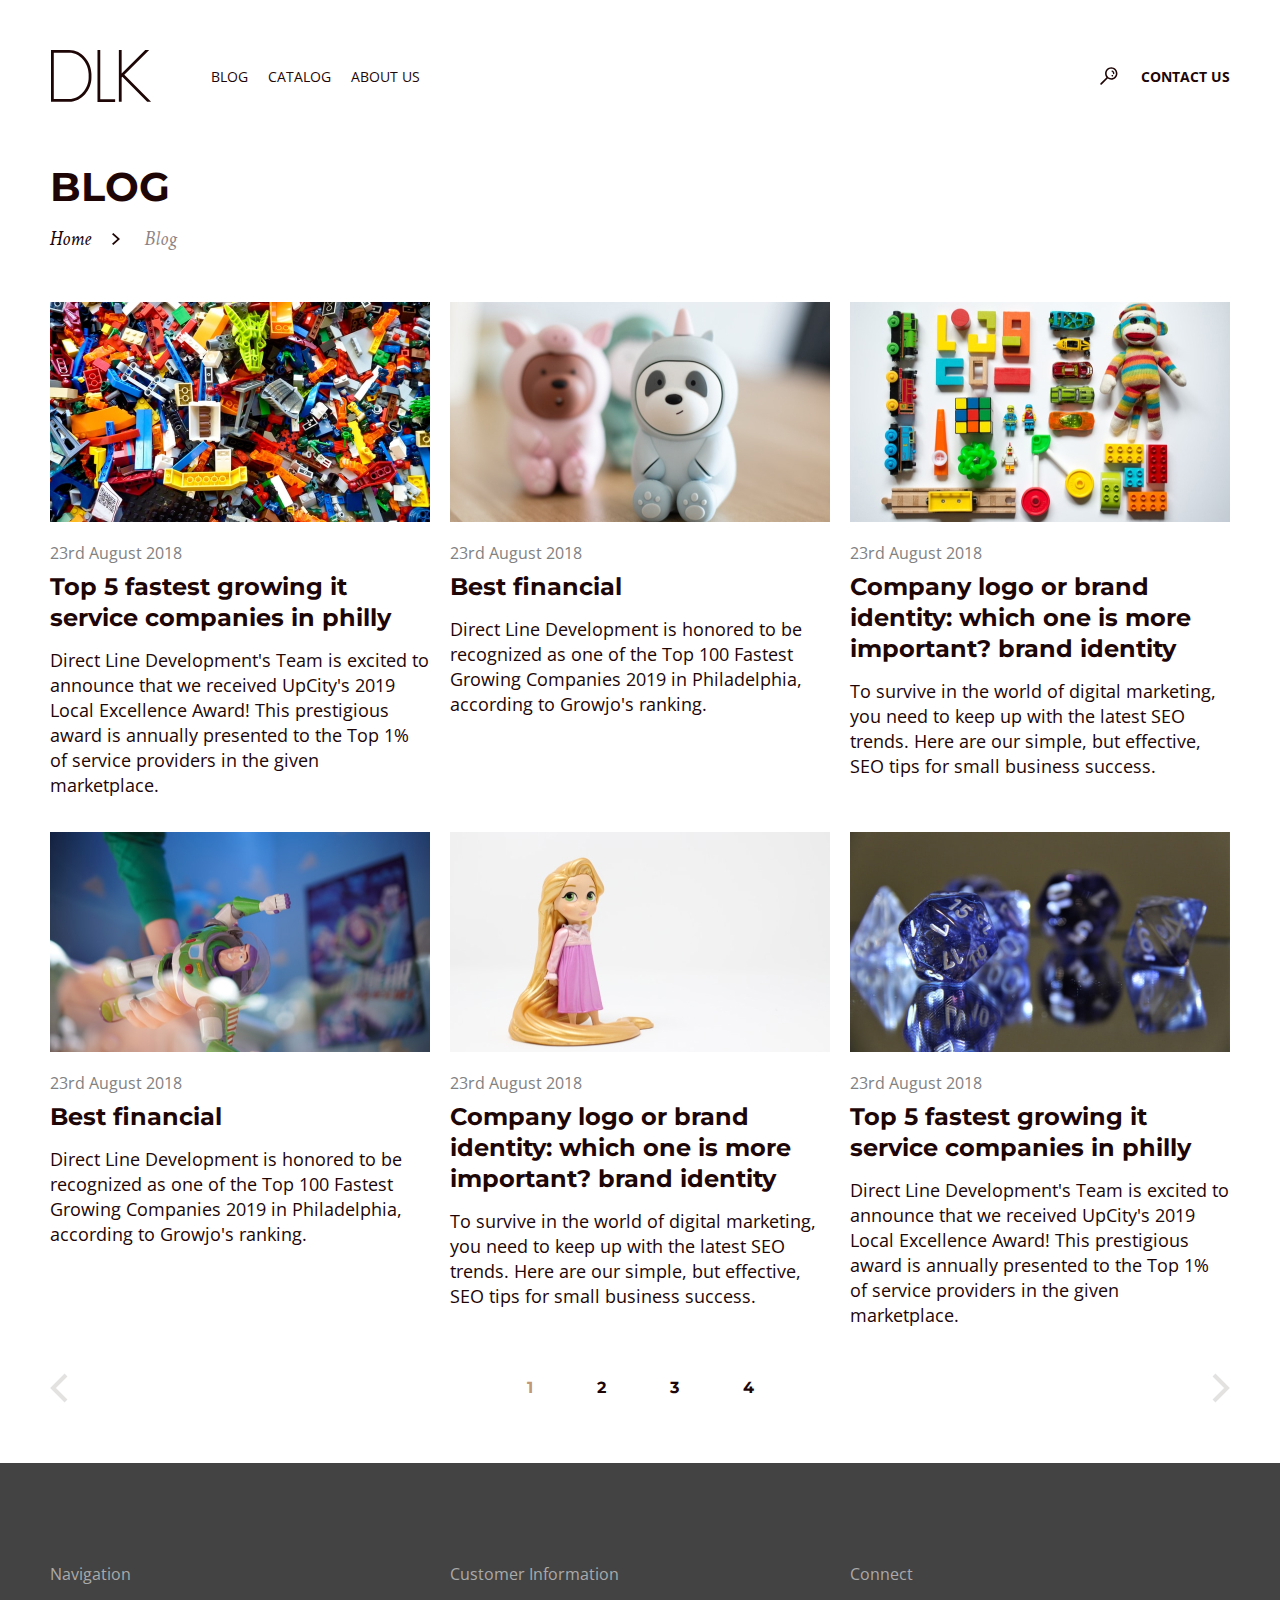
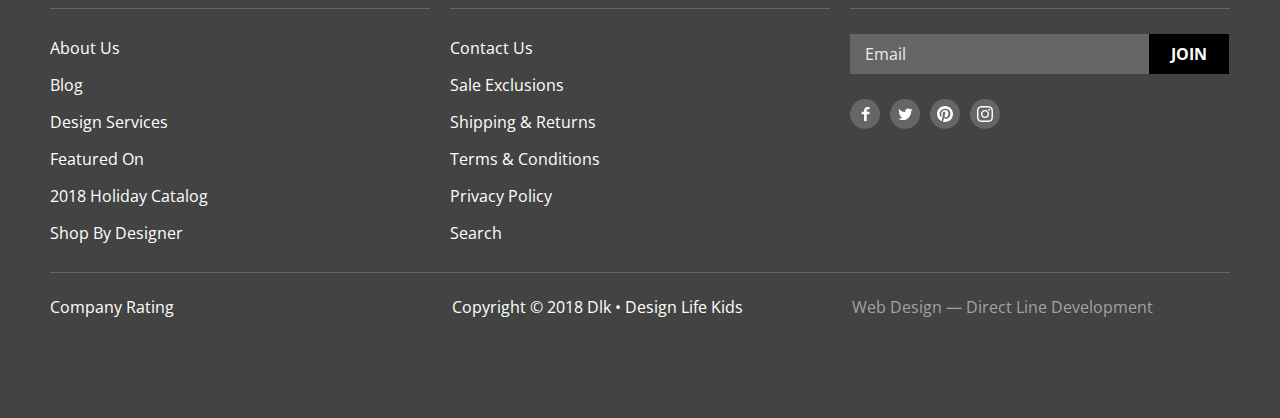
==== commit 49f97190: "стили toys" ====
--- a/page/blog.html
+++ b/page/blog.html
@@ -9,7 +9,7 @@
     <link rel="stylesheet" href="/style/blog.css">
     <link rel="preconnect" href="https://fonts.googleapis.com">
     <link rel="preconnect" href="https://fonts.gstatic.com" crossorigin>
-    <link href="https://fonts.googleapis.com/css2?family=Crimson+Text:wght@400;700&family=Montserrat:wght@700&family=Open+Sans:wght@400;700&display=swap" rel="stylesheet">
+    <link href="https://fonts.googleapis.com/css2?family=Crimson+Text:ital,wght@0,400;0,700;1,400&family=Montserrat:wght@200;700&family=Open+Sans:wght@400;700&display=swap" rel="stylesheet">
     <title>Blog</title>
 </head>
 <body>
--- a/style/blog.css
+++ b/style/blog.css
@@ -14,7 +14,7 @@
 
 .blog__path {
     display: flex;
-    gap: 40px;
+    gap: 53px;
     position: relative;
     margin-bottom: 50px;
 }
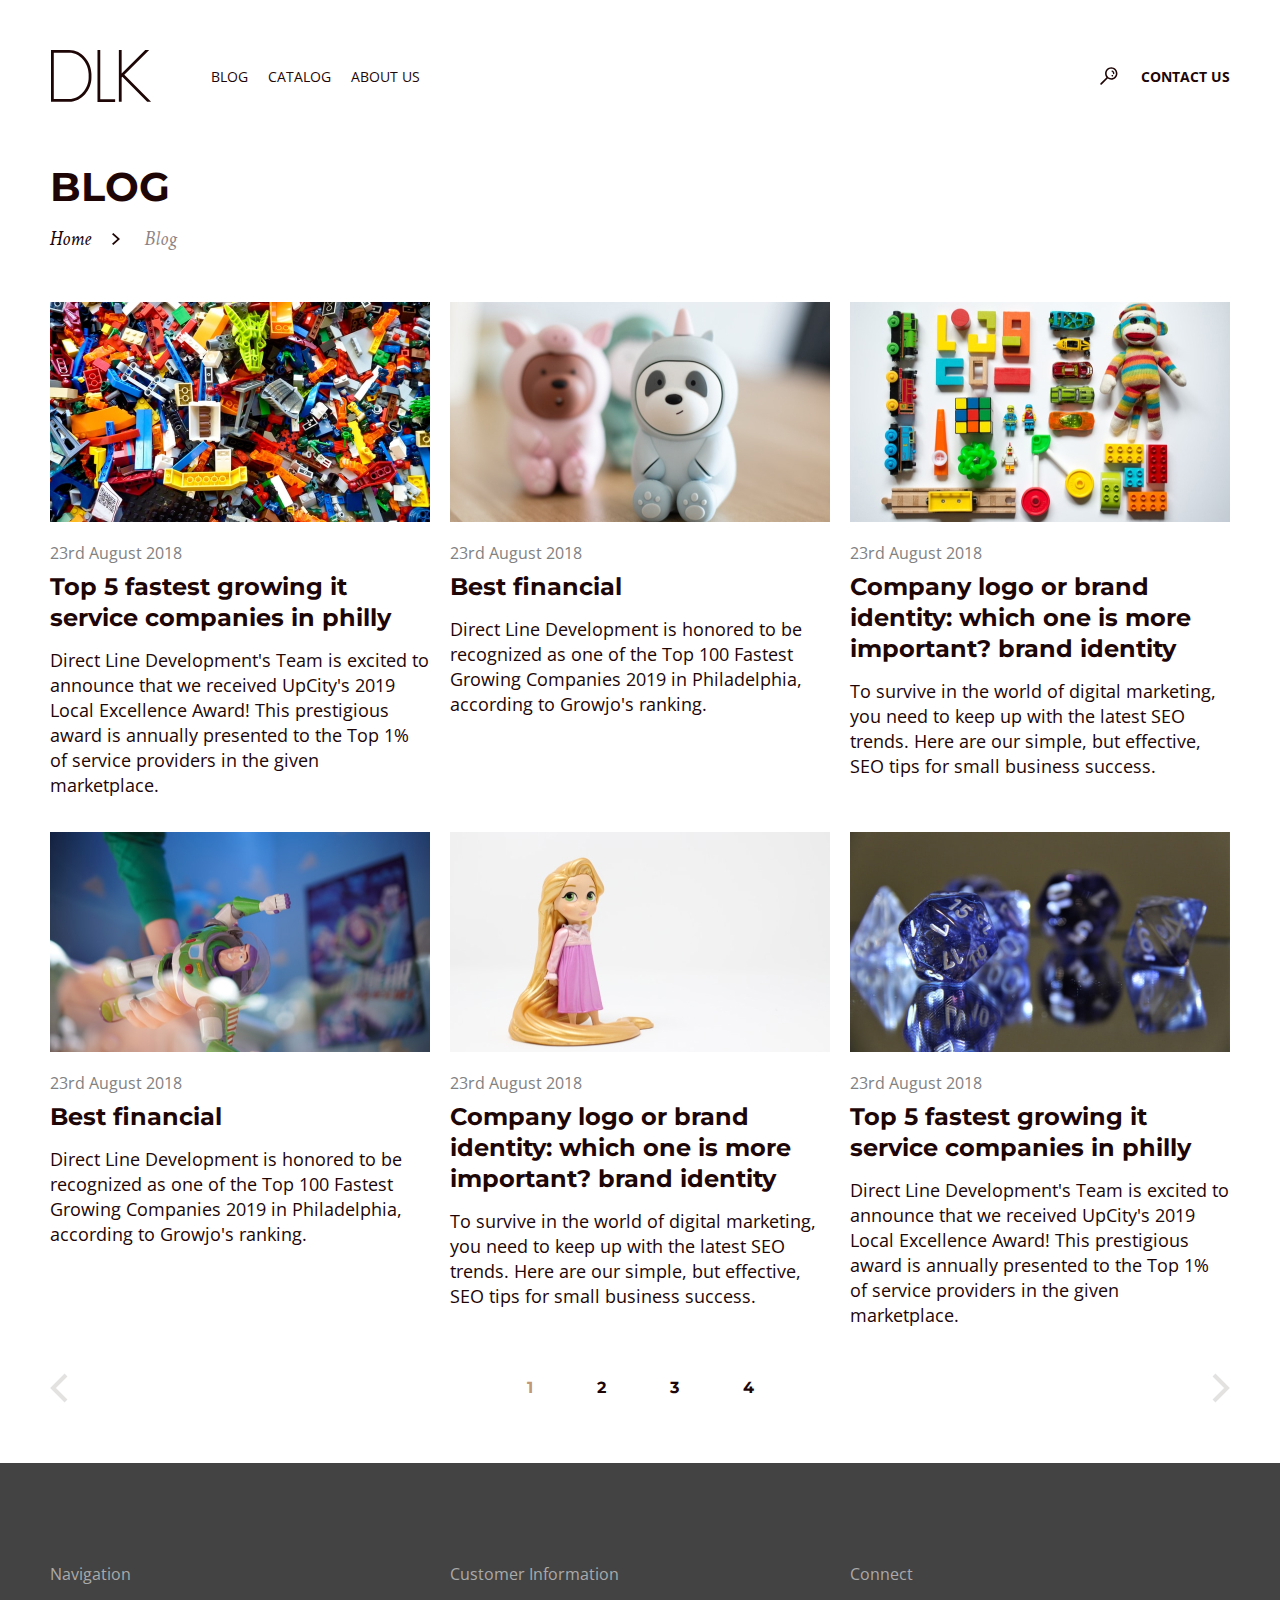
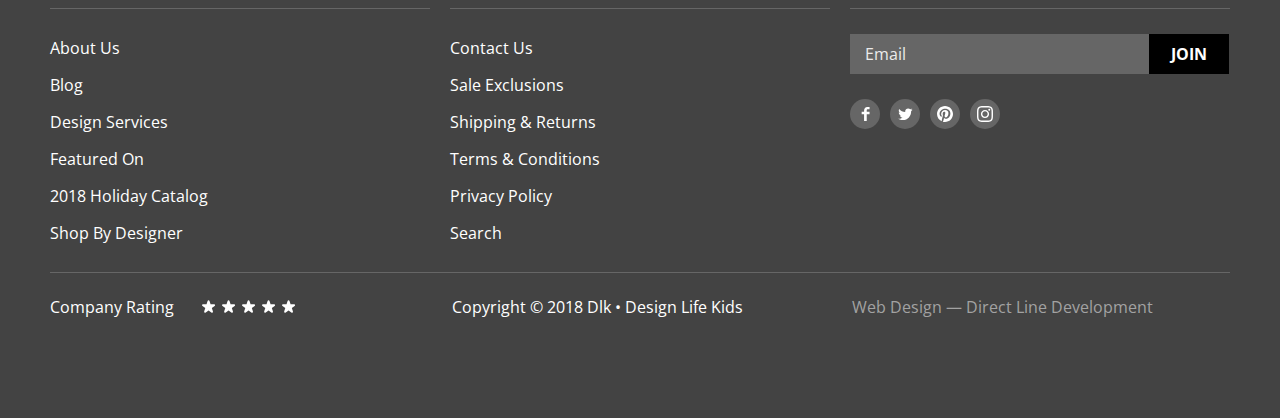
==== commit 7e5a0140: "Merge pull request #5 from Juicyyyy/main" ====
--- a/page/blog.html
+++ b/page/blog.html
@@ -37,7 +37,7 @@
                 </a>
             </li>
             <li class="header__list-item">
-                <a href="./contact.html" class="header__list-link fatty">Contact Us</a>
+                <a href="/page/contact.html" class="header__list-link fatty">Contact Us</a>
             </li>
         </ul>
     </header>
